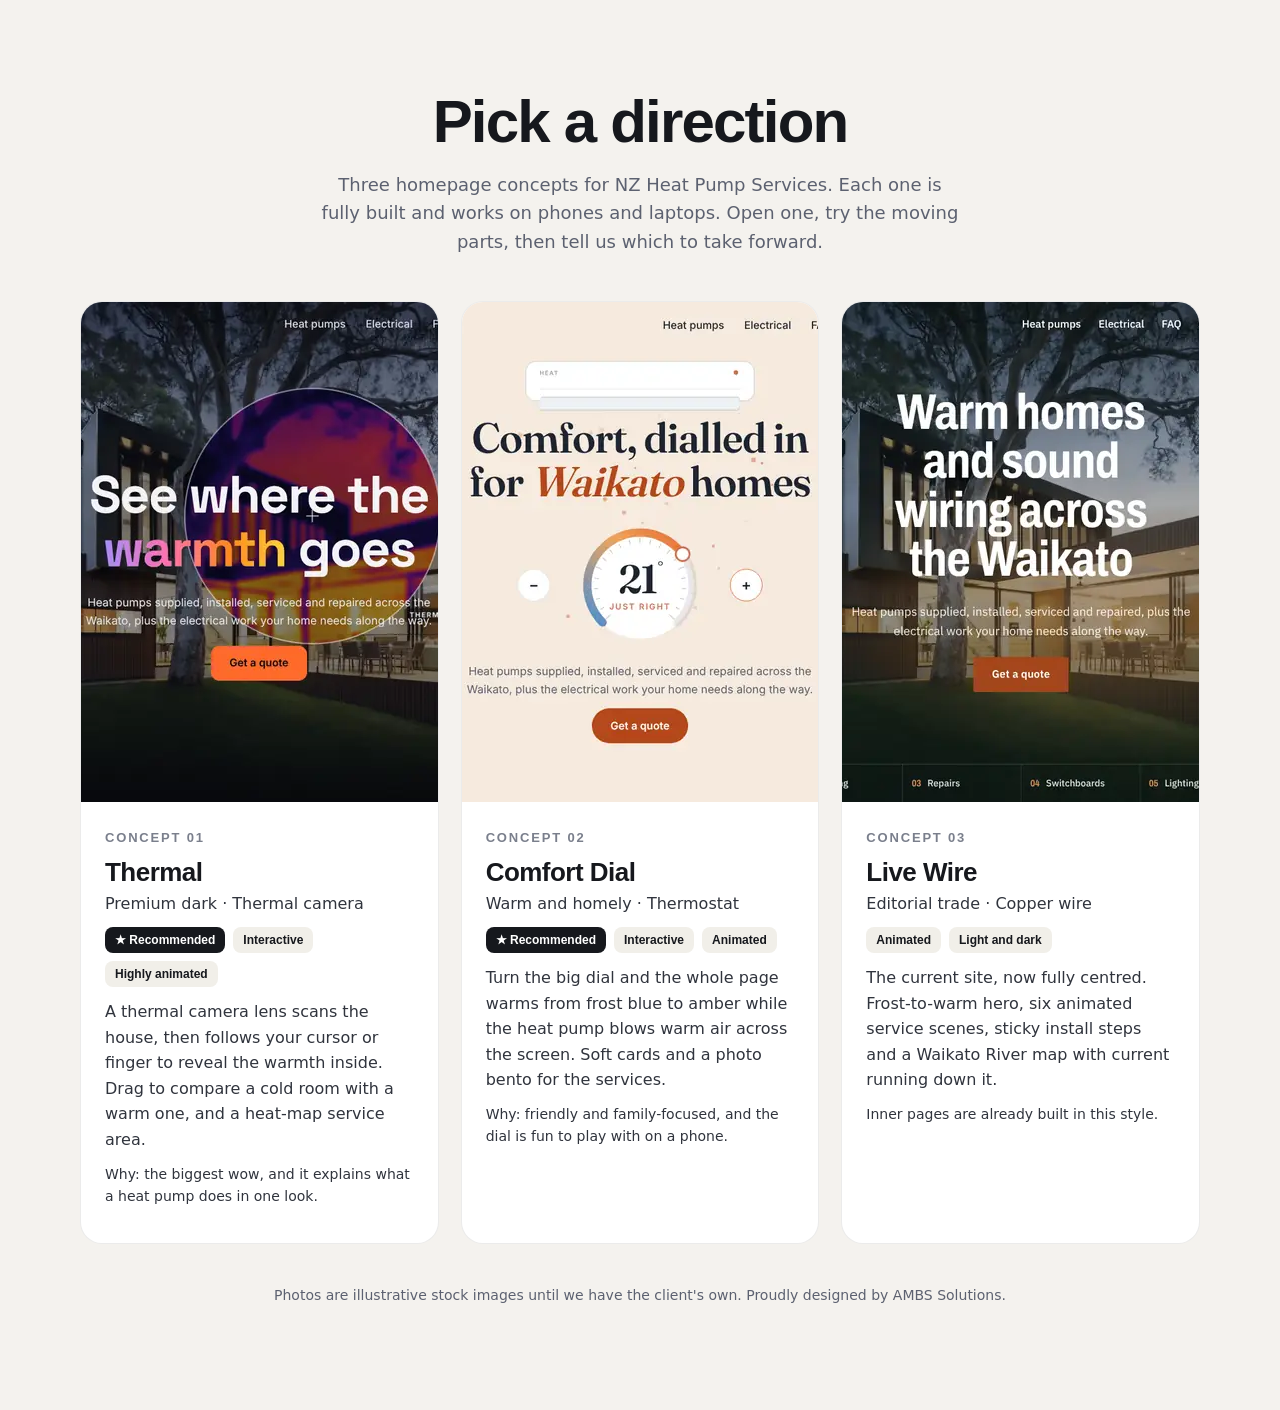
==== concepts/index.html @ d54cfcce "Add concept gallery (Thermal, Comfort Dial) and fix layout on the live design - concepts/: gallery w" ====
<!doctype html>
<html lang="en-NZ">
<head>
<meta charset="utf-8">
<meta name="viewport" content="width=device-width, initial-scale=1, viewport-fit=cover">
<title>Homepage concepts | NZ Heat Pump Services</title>
<meta name="robots" content="noindex">
<meta name="description" content="Three homepage directions for NZ Heat Pump Services, by AMBS Solutions.">
<link rel="icon" href="../assets/img/mark.svg" type="image/svg+xml">
<style>
@font-face{font-family:"Inter";font-weight:400 600;font-display:swap;src:url(../assets/fonts/inter-latin.woff2) format("woff2")}
@font-face{font-family:"Space Grotesk";font-weight:500 700;font-display:swap;src:url(../assets/fonts/space-grotesk-latin.woff2) format("woff2")}
*{box-sizing:border-box}
body{margin:0;background:#f4f2ee;color:#16181d;font:400 16px/1.6 "Inter",system-ui,sans-serif;text-align:center}
.wrap{max-width:1240px;margin:0 auto;padding:clamp(40px,7vw,90px) clamp(20px,5vw,60px)}
h1{font:700 clamp(36px,5vw,60px)/1.05 "Space Grotesk",sans-serif;letter-spacing:-.03em;margin:0 0 .3em}
.lede{color:#5c6170;max-width:640px;margin:0 auto 44px;font-size:18px}
.grid{display:grid;grid-template-columns:repeat(3,1fr);gap:22px;text-align:left}
@media (max-width:980px){.grid{grid-template-columns:1fr 1fr}}
@media (max-width:640px){.grid{grid-template-columns:1fr}}
.card{position:relative;background:#fff;border-radius:22px;overflow:hidden;border:1px solid rgba(0,0,0,.08);transition:transform .6s cubic-bezier(.2,.7,.2,1),box-shadow .6s}
.card:hover{transform:translateY(-4px);box-shadow:0 30px 60px -36px rgba(0,0,0,.45)}
.card a.cover{position:absolute;inset:0;z-index:1}
.card a.cover:focus-visible{outline:3px solid #e2642b;outline-offset:-3px;border-radius:22px}
.card img{width:100%;aspect-ratio:16/10;object-fit:cover;object-position:top;display:block}
.body{padding:22px 24px 26px}
.no{font:600 13px/1 "Inter",sans-serif;letter-spacing:.14em;text-transform:uppercase;color:#7a7f8c}
.card h2{font:700 26px/1.15 "Space Grotesk",sans-serif;letter-spacing:-.02em;margin:8px 0 4px}
.type{color:#5c6170;font-weight:500;margin:0 0 12px}
.tags{display:flex;gap:8px;flex-wrap:wrap;margin-bottom:12px}
.tags span{font:600 12px/1 "Inter",sans-serif;padding:7px 10px;border-radius:8px;background:#f1efe9}
.tags .rec{background:#16181d;color:#fff}
.card p{margin:0 0 10px;color:#30343d}
.why{font-size:14px;color:#5c6170}
.note{margin-top:40px;color:#5c6170;font-size:14px}
</style>
</head>
<body>
<main class="wrap">
  <h1>Pick a direction</h1>
  <p class="lede">Three homepage concepts for NZ Heat Pump Services. Each one is fully built and works on phones and laptops. Open one, try the moving parts, then tell us which to take forward.</p>
  <div class="grid">
    <article class="card">
      <img src="../designs/01-thermal/thumb.webp" width="800" height="500" alt="Concept 01: a dark homepage with a thermal camera lens over a house at dusk">
      <div class="body">
        <span class="no">Concept 01</span>
        <h2>Thermal</h2><a class="cover" href="../designs/01-thermal/" aria-label="Open concept 01, Thermal"></a>
        <p class="type">Premium dark · Thermal camera</p>
        <div class="tags"><span class="rec">★ Recommended</span><span>Interactive</span><span>Highly animated</span></div>
        <p>A thermal camera lens scans the house, then follows your cursor or finger to reveal the warmth inside. Drag to compare a cold room with a warm one, and a heat-map service area.</p>
        <p class="why">Why: the biggest wow, and it explains what a heat pump does in one look.</p>
      </div>
    </article>
    <article class="card">
      <img src="../designs/02-comfort-dial/thumb.webp" width="800" height="500" alt="Concept 02: a warm light homepage with a heat pump and a thermostat dial">
      <div class="body">
        <span class="no">Concept 02</span>
        <h2>Comfort Dial</h2><a class="cover" href="../designs/02-comfort-dial/" aria-label="Open concept 02, Comfort Dial"></a>
        <p class="type">Warm and homely · Thermostat</p>
        <div class="tags"><span class="rec">★ Recommended</span><span>Interactive</span><span>Animated</span></div>
        <p>Turn the big dial and the whole page warms from frost blue to amber while the heat pump blows warm air across the screen. Soft cards and a photo bento for the services.</p>
        <p class="why">Why: friendly and family-focused, and the dial is fun to play with on a phone.</p>
      </div>
    </article>
    <article class="card">
      <img src="../designs/03-live-wire/thumb.webp" width="800" height="500" alt="Concept 03: a homepage with a frosty dusk house and a copper wire motif">
      <div class="body">
        <span class="no">Concept 03</span>
        <h2>Live Wire</h2><a class="cover" href="../" aria-label="Open concept 03, Live Wire"></a>
        <p class="type">Editorial trade · Copper wire</p>
        <div class="tags"><span>Animated</span><span>Light and dark</span></div>
        <p>The current site, now fully centred. Frost-to-warm hero, six animated service scenes, sticky install steps and a Waikato River map with current running down it.</p>
        <p class="why">Inner pages are already built in this style.</p>
      </div>
    </article>
  </div>
  <p class="note">Photos are illustrative stock images until we have the client's own. Proudly designed by AMBS Solutions.</p>
</main>
</body>
</html>
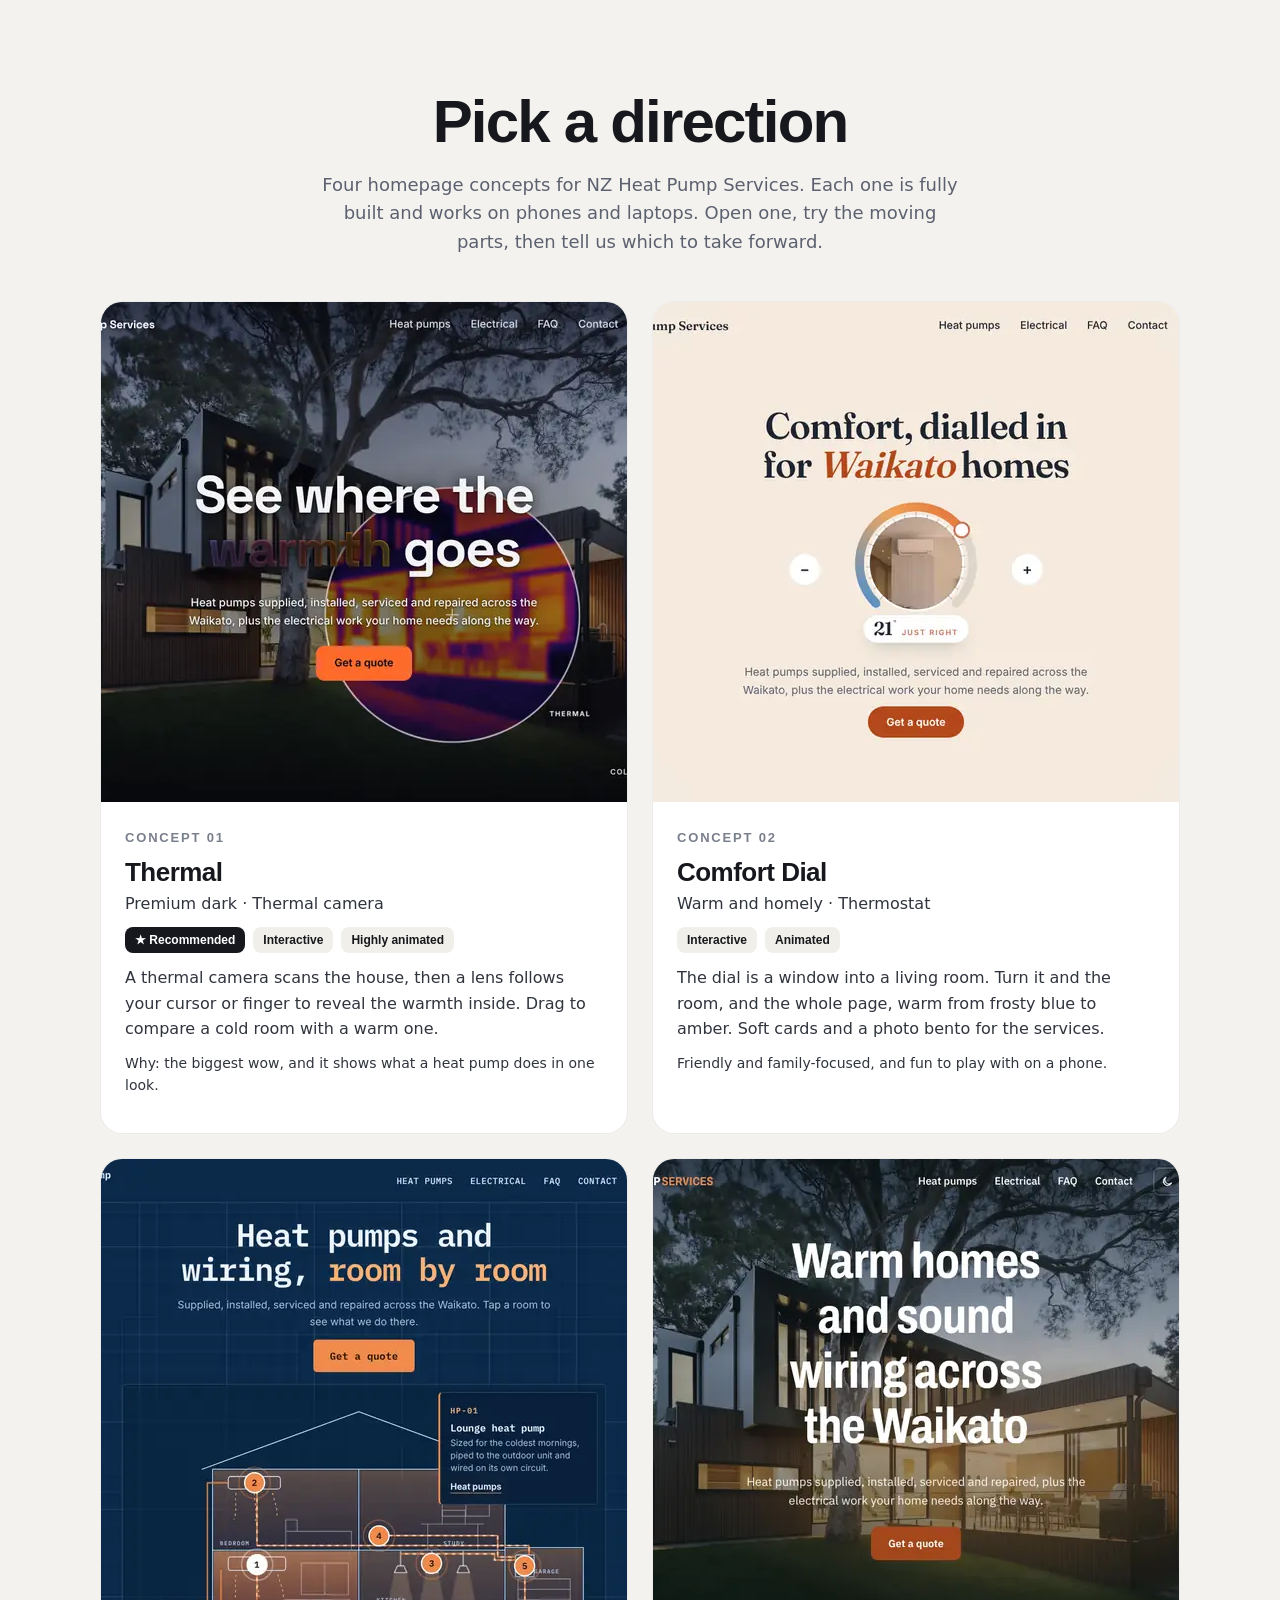
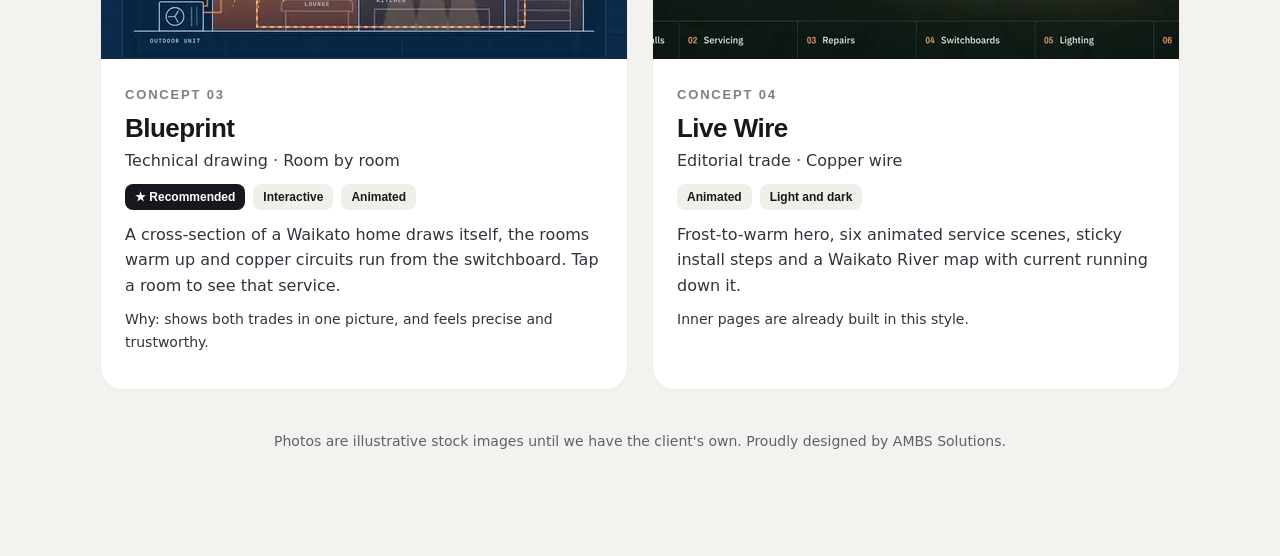
==== commit efe7f742: "Four unique concepts: replace Comfort Dial hero, add Blueprint - Comfort Dial hero no longer uses a " ====
--- a/concepts/index.html
+++ b/concepts/index.html
@@ -5,7 +5,7 @@
 <meta name="viewport" content="width=device-width, initial-scale=1, viewport-fit=cover">
 <title>Homepage concepts | NZ Heat Pump Services</title>
 <meta name="robots" content="noindex">
-<meta name="description" content="Three homepage directions for NZ Heat Pump Services, by AMBS Solutions.">
+<meta name="description" content="Four homepage directions for NZ Heat Pump Services, by AMBS Solutions.">
 <link rel="icon" href="../assets/img/mark.svg" type="image/svg+xml">
 <style>
 @font-face{font-family:"Inter";font-weight:400 600;font-display:swap;src:url(../assets/fonts/inter-latin.woff2) format("woff2")}
@@ -15,8 +15,7 @@
 .wrap{max-width:1240px;margin:0 auto;padding:clamp(40px,7vw,90px) clamp(20px,5vw,60px)}
 h1{font:700 clamp(36px,5vw,60px)/1.05 "Space Grotesk",sans-serif;letter-spacing:-.03em;margin:0 0 .3em}
 .lede{color:#5c6170;max-width:640px;margin:0 auto 44px;font-size:18px}
-.grid{display:grid;grid-template-columns:repeat(3,1fr);gap:22px;text-align:left}
-@media (max-width:980px){.grid{grid-template-columns:1fr 1fr}}
+.grid{display:grid;grid-template-columns:repeat(2,1fr);gap:24px;text-align:left;max-width:1080px;margin:0 auto}
 @media (max-width:640px){.grid{grid-template-columns:1fr}}
 .card{position:relative;background:#fff;border-radius:22px;overflow:hidden;border:1px solid rgba(0,0,0,.08);transition:transform .6s cubic-bezier(.2,.7,.2,1),box-shadow .6s}
 .card:hover{transform:translateY(-4px);box-shadow:0 30px 60px -36px rgba(0,0,0,.45)}
@@ -38,7 +37,7 @@
 <body>
 <main class="wrap">
   <h1>Pick a direction</h1>
-  <p class="lede">Three homepage concepts for NZ Heat Pump Services. Each one is fully built and works on phones and laptops. Open one, try the moving parts, then tell us which to take forward.</p>
+  <p class="lede">Four homepage concepts for NZ Heat Pump Services. Each one is fully built and works on phones and laptops. Open one, try the moving parts, then tell us which to take forward.</p>
   <div class="grid">
     <article class="card">
       <img src="../designs/01-thermal/thumb.webp" width="800" height="500" alt="Concept 01: a dark homepage with a thermal camera lens over a house at dusk">
@@ -47,29 +46,40 @@
         <h2>Thermal</h2><a class="cover" href="../designs/01-thermal/" aria-label="Open concept 01, Thermal"></a>
         <p class="type">Premium dark · Thermal camera</p>
         <div class="tags"><span class="rec">★ Recommended</span><span>Interactive</span><span>Highly animated</span></div>
-        <p>A thermal camera lens scans the house, then follows your cursor or finger to reveal the warmth inside. Drag to compare a cold room with a warm one, and a heat-map service area.</p>
-        <p class="why">Why: the biggest wow, and it explains what a heat pump does in one look.</p>
+        <p>A thermal camera scans the house, then a lens follows your cursor or finger to reveal the warmth inside. Drag to compare a cold room with a warm one.</p>
+        <p class="why">Why: the biggest wow, and it shows what a heat pump does in one look.</p>
       </div>
     </article>
     <article class="card">
-      <img src="../designs/02-comfort-dial/thumb.webp" width="800" height="500" alt="Concept 02: a warm light homepage with a heat pump and a thermostat dial">
+      <img src="../designs/02-comfort-dial/thumb.webp" width="800" height="500" alt="Concept 02: a warm light homepage with a thermostat dial framing a living room">
       <div class="body">
         <span class="no">Concept 02</span>
         <h2>Comfort Dial</h2><a class="cover" href="../designs/02-comfort-dial/" aria-label="Open concept 02, Comfort Dial"></a>
         <p class="type">Warm and homely · Thermostat</p>
-        <div class="tags"><span class="rec">★ Recommended</span><span>Interactive</span><span>Animated</span></div>
-        <p>Turn the big dial and the whole page warms from frost blue to amber while the heat pump blows warm air across the screen. Soft cards and a photo bento for the services.</p>
-        <p class="why">Why: friendly and family-focused, and the dial is fun to play with on a phone.</p>
+        <div class="tags"><span>Interactive</span><span>Animated</span></div>
+        <p>The dial is a window into a living room. Turn it and the room, and the whole page, warm from frosty blue to amber. Soft cards and a photo bento for the services.</p>
+        <p class="why">Friendly and family-focused, and fun to play with on a phone.</p>
       </div>
     </article>
     <article class="card">
-      <img src="../designs/03-live-wire/thumb.webp" width="800" height="500" alt="Concept 03: a homepage with a frosty dusk house and a copper wire motif">
+      <img src="../designs/03-blueprint/thumb.webp" width="800" height="500" alt="Concept 03: a blueprint drawing of a two-storey house with copper circuits and numbered rooms">
       <div class="body">
         <span class="no">Concept 03</span>
-        <h2>Live Wire</h2><a class="cover" href="../" aria-label="Open concept 03, Live Wire"></a>
+        <h2>Blueprint</h2><a class="cover" href="../designs/03-blueprint/" aria-label="Open concept 03, Blueprint"></a>
+        <p class="type">Technical drawing · Room by room</p>
+        <div class="tags"><span class="rec">★ Recommended</span><span>Interactive</span><span>Animated</span></div>
+        <p>A cross-section of a Waikato home draws itself, the rooms warm up and copper circuits run from the switchboard. Tap a room to see that service.</p>
+        <p class="why">Why: shows both trades in one picture, and feels precise and trustworthy.</p>
+      </div>
+    </article>
+    <article class="card">
+      <img src="../designs/04-live-wire/thumb.webp" width="800" height="500" alt="Concept 04: a homepage with a frosty dusk house and a copper wire motif">
+      <div class="body">
+        <span class="no">Concept 04</span>
+        <h2>Live Wire</h2><a class="cover" href="../" aria-label="Open concept 04, Live Wire"></a>
         <p class="type">Editorial trade · Copper wire</p>
         <div class="tags"><span>Animated</span><span>Light and dark</span></div>
-        <p>The current site, now fully centred. Frost-to-warm hero, six animated service scenes, sticky install steps and a Waikato River map with current running down it.</p>
+        <p>Frost-to-warm hero, six animated service scenes, sticky install steps and a Waikato River map with current running down it.</p>
         <p class="why">Inner pages are already built in this style.</p>
       </div>
     </article>
